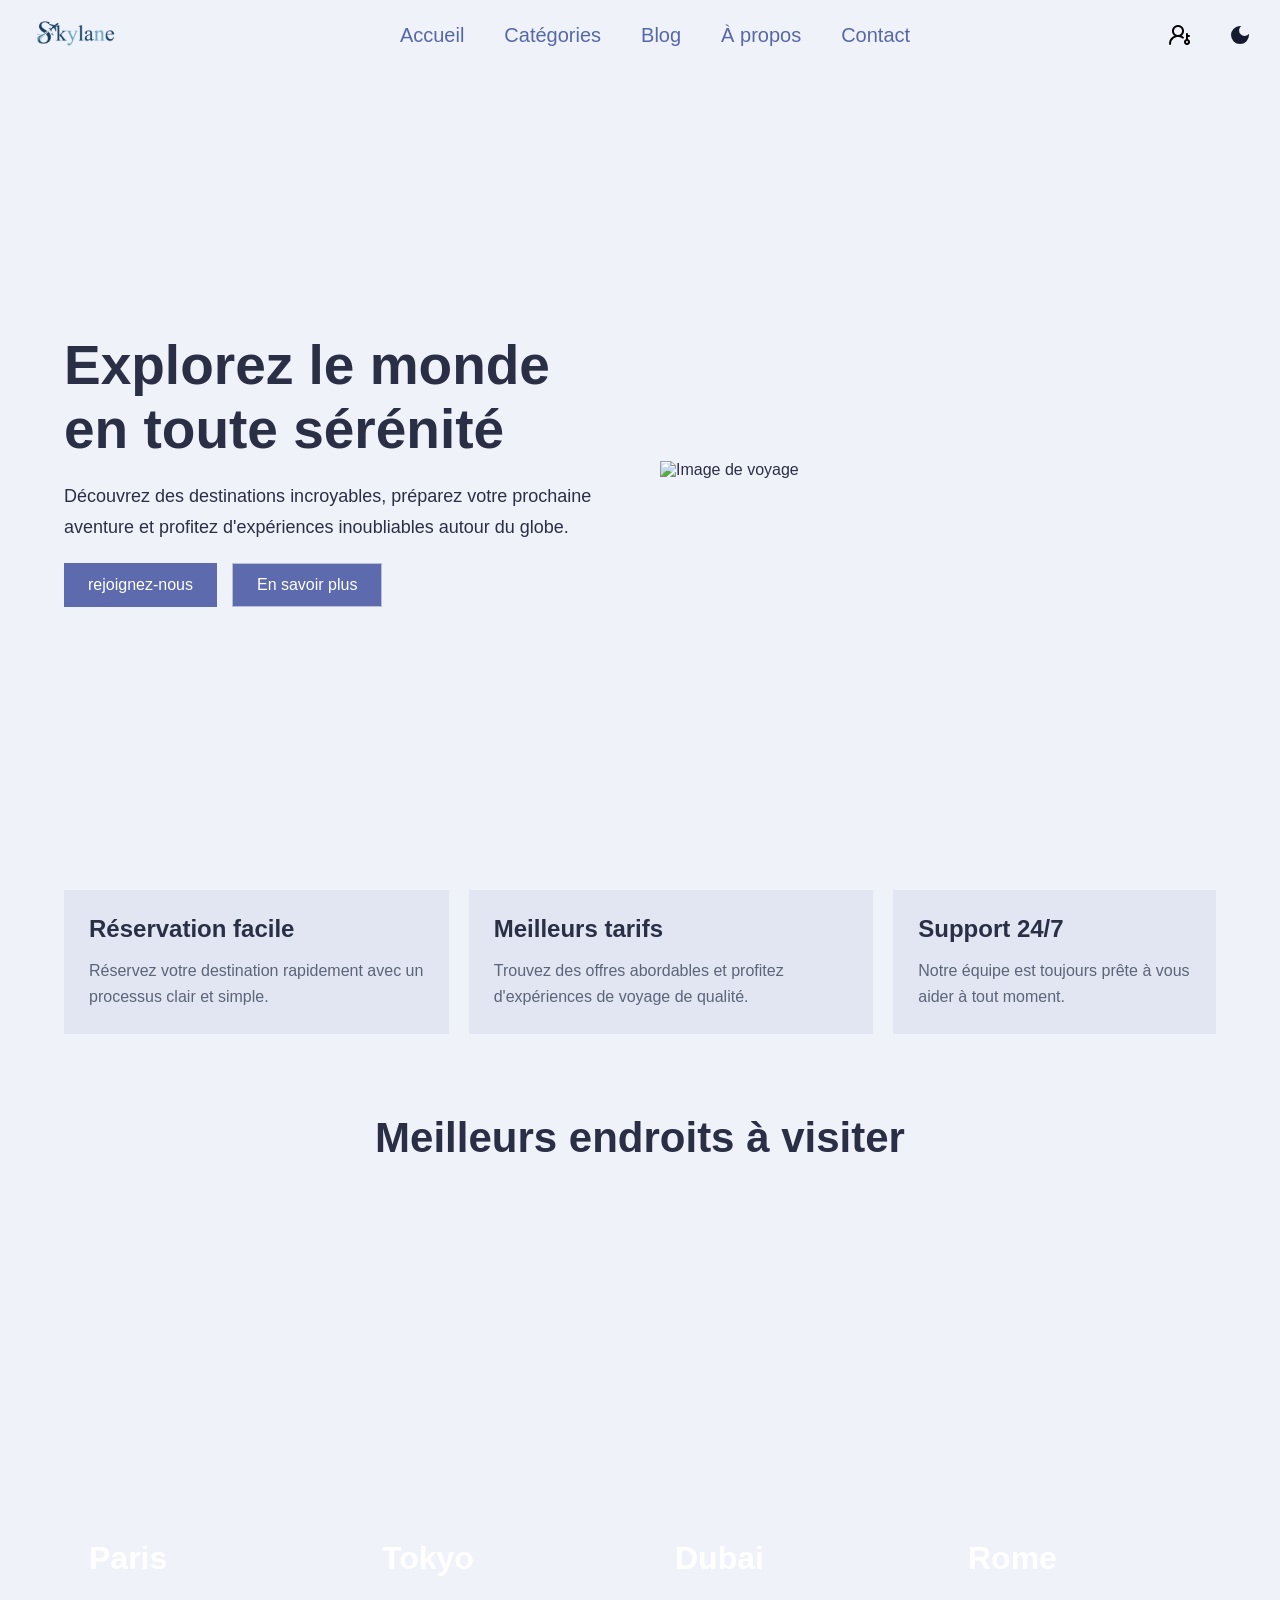
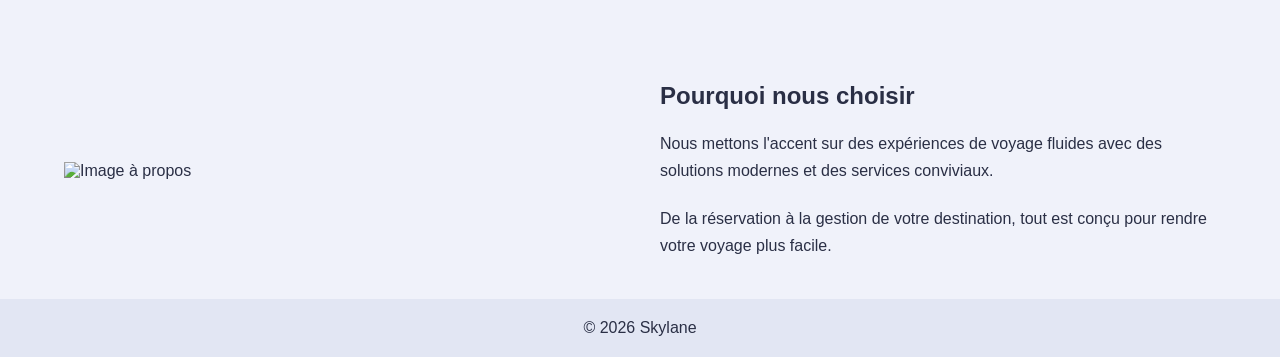
==== html/index.html @ 338b85f9 "first commit" ====
<!doctype html>
<html lang="fr">
  <head>
    <meta charset="UTF-8" />
    <meta name="viewport" content="width=device-width, initial-scale=1.0" />
    <title>Accueil</title>
    <link rel="stylesheet" href="../css/main.css" />
    <link rel="stylesheet" href="../css/index.css" />
    <link
      rel="icon"
      type="image/png"
      href="../images/favicon/fav.png"
      sizes="192x192" />
    <link rel="icon" type="image/svg+xml" href="../images/favicon/fav.svg" />
  </head>
  <body>
    <nav class="nav">
      <div class="logo">
        <a class="logo-link" href="index.html">
          <img src="../images/icons/full-logo.png" alt="Logo Skylane" />
        </a>
      </div>
      <div class="nav-links">
        <a href="index.html">Accueil</a>
        <a href="article.html">Catégories</a>
        <a href="blog.html">Blog</a>
        <a href="about.html">À propos</a>
        <a href="contact.html">Contact</a>
      </div>
      <div class="nav-buttons">
        <a href="inner_html/login.html"><img
            src="../images/icons/user-round-key.png" alt="Compte" /></a>
        <button id="bouton-theme">
          <svg
            class="light-icon"
            xmlns="http://www.w3.org/2000/svg"
            height="24px"
            viewBox="0 -960 960 960"
            width="24px">
            <path
              d="M338.5-338.5Q280-397 280-480t58.5-141.5Q397-680 480-680t141.5 58.5Q680-563 680-480t-58.5 141.5Q563-280 480-280t-141.5-58.5ZM200-440H40v-80h160v80Zm720 0H760v-80h160v80ZM440-760v-160h80v160h-80Zm0 720v-160h80v160h-80ZM256-650l-101-97 57-59 96 100-52 56Zm492 496-97-101 53-55 101 97-57 59Zm-98-550 97-101 59 57-100 96-56-52ZM154-212l101-97 55 53-97 101-59-57Z" />
          </svg>
          <svg
            class="dark-icon"
            xmlns="http://www.w3.org/2000/svg"
            height="24px"
            viewBox="0 -960 960 960"
            width="24px">
            <path
              d="M480-120q-150 0-255-105T120-480q0-150 105-255t255-105q14 0 27.5 1t26.5 3q-41 29-65.5 75.5T444-660q0 90 63 153t153 63q55 0 101-24.5t75-65.5q2 13 3 26.5t1 27.5q0 150-105 255T480-120Z" />
          </svg>
        </button>
      </div>
    </nav>
    <main class="page">
      <section class="accueil">
        <div class="texte">
          <h1>Explorez le monde en toute sérénité</h1>
          <p>
            Découvrez des destinations incroyables, préparez votre prochaine
            aventure et profitez d'expériences inoubliables autour du globe.
          </p>
          <div class="boutons">
            <button onclick="gtstr()">rejoignez-nous</button>
            <button onclick="extra()" class="bouton-simple">En savoir plus</button>
          </div>
        </div>
        <div class="image">
          <img
            src="https://images.unsplash.com/photo-1507525428034-b723cf961d3e?q=80&w=1200&auto=format&fit=crop"
            alt="Image de voyage" />
        </div>
      </section>
      <section class="servicessection">
        <div class="services">
          <div class="service">
            <h2>Réservation facile</h2>
            <p>Réservez votre destination rapidement avec un processus clair et simple.</p>
          </div>
          <div class="service">
            <h2>Meilleurs tarifs</h2>
            <p>Trouvez des offres abordables et profitez d'expériences de voyage de qualité.</p>
          </div>
          <div class="service">
            <h2>Support 24/7</h2>
            <p>Notre équipe est toujours prête à vous aider à tout moment.</p>
          </div>
        </div>
      </section>
      <section class="lieux">
        <h1>Meilleurs endroits à visiter</h1>
        <div class="cartes">
          <div class="carte paris">
            <h2>Paris</h2>
          </div>
          <div class="carte tokyo">
            <h2>Tokyo</h2>
          </div>
          <div class="carte dubai">
            <h2>Dubai</h2>
          </div>
          <div class="carte rome">
            <h2>Rome</h2>
          </div>
        </div>
      </section>
      <section class="apropos">
        <div class="image-apropos">
          <img
            src="https://images.unsplash.com/photo-1493558103817-58b2924bce98?q=80&w=1200&auto=format&fit=crop"
            alt="Image à propos" />
        </div>
        <div class="texte-apropos">
          <h2>Pourquoi nous choisir</h2>
          <p>
            Nous mettons l'accent sur des expériences de voyage fluides avec des
            solutions modernes et des services conviviaux.
          </p>
          <p>
            De la réservation à la gestion de votre destination, tout est conçu
            pour rendre votre voyage plus facile.
          </p>
        </div>
      </section>
    </main>
    <footer class="pied">
      <p>© 2026 Skylane</p>
    </footer>
    <script src="../js/main.js"></script>
    <script src="../js/index.js"></script>
  </body>
</html>
---- css/main.css ----
:root {
  --color-bg:           #f0f2fa;
  --color-bg-secondary: #e2e6f3;
  --color-bg-soft:      #d4d9ea;

  --color-text:         #2a2f45;
  --color-text-muted:   #5c6478;
  --color-heading:      #161a2e;
  --color-heading-2:    #4a5682;

  --color-link:         #5568a8;
  --color-link-hover:   #3a4770;

  --color-btn:          #5d6bae;
  --color-btn-hover:    #495896;
  --color-btn-text:     #ffffff;

  --color-input-bg:     #ffffff;
  --color-input-text:   #2a2f45;
  --color-input-border: #b8c0d8;
  --color-input-focus:  #5d6bae;

  --color-border:       #b8c0d8;
}

[data-theme="dark"] {
  --color-bg:           #131725;
  --color-bg-secondary: #1a1f34;
  --color-bg-soft:      #232942;

  --color-text:         #d8dce8;
  --color-text-muted:   #8e95ac;
  --color-heading:      #f4f5fb;
  --color-heading-2:    #b4bad4;

  --color-link:         #9aacf0;
  --color-link-hover:   #e4e7ff;

  --color-btn:          #6b7fcf;
  --color-btn-hover:    #8d9ce0;
  --color-btn-text:     #ffffff;

  --color-input-bg:     #1c2135;
  --color-input-text:   #f4f5fb;
  --color-input-border: #3a4158;
  --color-input-focus:  #8b9dff;

  --color-border:       #3a4158;
}

*,
*::before,
*::after {
  box-sizing: border-box;
}

* {
  margin: 0;
  padding: 0;
}

html {
  color-scheme: light;
  background-color: var(--color-bg);
  font-size: 16px;
}

html[data-theme="dark"] {
  color-scheme: dark;
}

body {
  min-height: 100vh;
  background-color: var(--color-bg);
  color: var(--color-text);
  font-size: 16px;
}

a {
  text-decoration: none;
  color: var(--color-link);
  font-size: 20px;
  padding: 10px;
}
a:hover {
  color: var(--color-link-hover);
  background-color: var(--color-bg-soft);
  border: none;
  border-radius: 3px;
}

.nav {
  display: flex;
  flex-flow: row nowrap;
  height: 70px;
  width: 100%;
  background-color: var(--color-bg);
  justify-content: space-between;
  align-items: center;
}

.logo {
  width: 150px;
  height: 100%;
  display: flex;
  justify-content: center;
  align-items: center;
  overflow: hidden;
}

.logo-link {
  display: flex;
  justify-content: center;
  align-items: center;
  height: 100%;
}

.logo-link:hover {
  background-color: transparent;
}

.logo-link img {
  padding-top: 5px;
  height: 160%;
  width: auto;
  object-fit: contain;
}

.nav-links {
  display: flex;
  flex-flow: row nowrap;
  gap: 20px;
  height: 100%;
  width: auto;
}

.nav-links a {
  height: 100%;
  display: flex;
  align-items: center;

}

.nav-links a:hover {
  border-bottom: 2px solid var(--color-link-hover);
}

.nav-buttons {
  display: flex;
  flex-flow: row nowrap;
  gap: 20px;
  margin-right: 20px;
}

.nav-buttons a,
.nav-buttons button {
  display: flex;
  align-items: center;
  justify-content: center;
  color: var(--color-heading);
  background-color: var(--color-bg);
  border-radius: 3px;
}

.nav-buttons a {
  padding: 8px;
  font-size: 0;
  line-height: 0;
}

.nav-buttons a img {
  display: block;
  height: 24px;
  width: auto;
}

html[data-theme="dark"] .nav-buttons a img {
  filter: brightness(0) invert(1);
  opacity: 0.88;
}

.nav-buttons button {
  padding: 8px;
  border: none;
  cursor: pointer;
}

html[data-theme="dark"] .nav-buttons a,
html[data-theme="dark"] .nav-buttons button {
  color: var(--color-heading-2);
}

.nav-buttons button svg {
  display: block;
  height: 24px;
  width: 24px;
  fill: currentColor;
}

.nav-buttons a:hover,
.nav-buttons button:hover {
  color: var(--color-link-hover);
  background-color: var(--color-bg-soft);
  border-bottom: 2px solid var(--color-link-hover);
}

html[data-theme="dark"] .nav-buttons a:hover img,
html[data-theme="dark"] .nav-buttons a:focus-visible img {
  opacity: 1;
}

.nav-buttons button svg:nth-of-type(1) {
  display: none;
}
.nav-buttons button svg:nth-of-type(2) {
  display: block;
}
---- css/index.css ----
:root {
    --color-bg:           #f0f2fa;
    --color-bg-secondary: #e2e6f3;
    --color-bg-soft:      #d4d9ea;

    --color-text:         #2a2f45;
    --color-text-muted:   #5c6478;
    --color-heading:      #161a2e;
    --color-heading-2:    #4a5682;

    --color-link:         #5568a8;
    --color-link-hover:   #3a4770;

    --color-btn:          #5d6bae;
    --color-btn-hover:    #495896;
    --color-btn-text:     #ffffff;

    --color-input-bg:     #ffffff;
    --color-input-text:   #2a2f45;
    --color-input-border: #b8c0d8;
    --color-input-focus:  #5d6bae;

    --color-border:       #b8c0d8;
}

[data-theme="dark"] {
    --color-bg:           #131725;
    --color-bg-secondary: #1a1f34;
    --color-bg-soft:      #232942;

    --color-text:         #d8dce8;
    --color-text-muted:   #8e95ac;
    --color-heading:      #f4f5fb;
    --color-heading-2:    #b4bad4;

    --color-link:         #9aacf0;
    --color-link-hover:   #e4e7ff;

    --color-btn:          #6b7fcf;
    --color-btn-hover:    #8d9ce0;
    --color-btn-text:     #ffffff;

    --color-input-bg:     #1c2135;
    --color-input-text:   #f4f5fb;
    --color-input-border: #3a4158;
    --color-input-focus:  #8b9dff;

    --color-border:       #3a4158;
}

* {
    margin: 0;
    padding: 0;
    box-sizing: border-box;
}

body {
    font-family: Arial, Helvetica, sans-serif;
    background-color: var(--color-bg);
    color: var(--color-text);
}

.page {
    width: 90%;
    margin: auto;
    padding: 40px 0;
}

.accueil {
    min-height: 80vh;
    display: grid;
    grid-template-columns: repeat(2, 1fr);
    gap: 40px;
    align-items: center;
}

.texte {
    display: flex;
    flex-direction: column;
    gap: 20px;
}

.texte h1 {
    font-size: 55px;
}

.texte p {
    line-height: 1.7;
    font-size: 18px;
}

.boutons {
    display: flex;
    gap: 15px;
}

.boutons button {
    padding: 12px 24px;
    border: none;
    cursor: pointer;
    font-size: 16px;
    background-color: var(--color-btn);
    color: var(--color-btn-text);
}

.bouton-simple {
    background-color: transparent;
    border: 1px solid var(--color-border) !important;
    color: var(--color-text);
}

.boutons button:hover {
    background-color: var(--color-btn-hover);
}

.image img {
    width: 100%;
    height: 500px;
    object-fit: cover;
}
.servicessection{
    display: flex;
    flex-direction: column;
    justify-content: center;
}
.services{
    display: flex;
    flex-direction: row;
    justify-content: center;
    gap: 20px;
}
.service {
    margin-top: 60px;
    display: grid;
    grid-template-columns: repeat(3, 1fr);
    gap: 20px;
}

.service {
    background-color: var(--color-bg-secondary);
    padding: 25px;
    display: flex;
    flex-direction: column;
    gap: 15px;
}

.service p {
    line-height: 1.6;
    color: var(--color-text-muted);
}

.lieux {
    margin-top: 80px;
}

.lieux h1 {
    text-align: center;
    font-size: 42px;
    margin-bottom: 40px;
}

.cartes {
    display: flex;
    gap: 20px;
    flex-wrap: wrap;
}

.carte {
    flex: 1;
    min-width: 250px;
    height: 400px;
    background-size: cover;
    background-position: center;
    display: flex;
    align-items: end;
    padding: 25px;
}
.carte h2 {
    color: white;
    font-size: 32px;
}
.paris {
    background-image: url("https://images.unsplash.com/photo-1502602898657-3e91760cbb34?q=80&w=1200&auto=format&fit=crop");
}
.tokyo {
    background-image: url("https://images.unsplash.com/photo-1540959733332-eab4deabeeaf?q=80&w=1200&auto=format&fit=crop");
}
.dubai {
    background-image: url("https://images.unsplash.com/photo-1512453979798-5ea266f8880c?q=80&w=1200&auto=format&fit=crop");
}
.rome {
    background-image: url("https://images.unsplash.com/photo-1552832230-c0197dd311b5?q=80&w=1200&auto=format&fit=crop");
}
.apropos {
    margin-top: 80px;
    display: grid;
    grid-template-columns: repeat(2, 1fr);
    gap: 40px;
    align-items: center;
}

.image-apropos img {
    width: 100%;
    height: 450px;
    object-fit: cover;
}

.texte-apropos {
    display: flex;
    flex-direction: column;
    gap: 20px;
}

.texte-apropos p {
    line-height: 1.7;
}

.pied {
    padding: 20px 5%;
    background-color: var(--color-bg-secondary);
    display: flex;
    justify-content: center;
    align-items: center;
}

.pied p {
    text-align: center;
    white-space: nowrap;
}
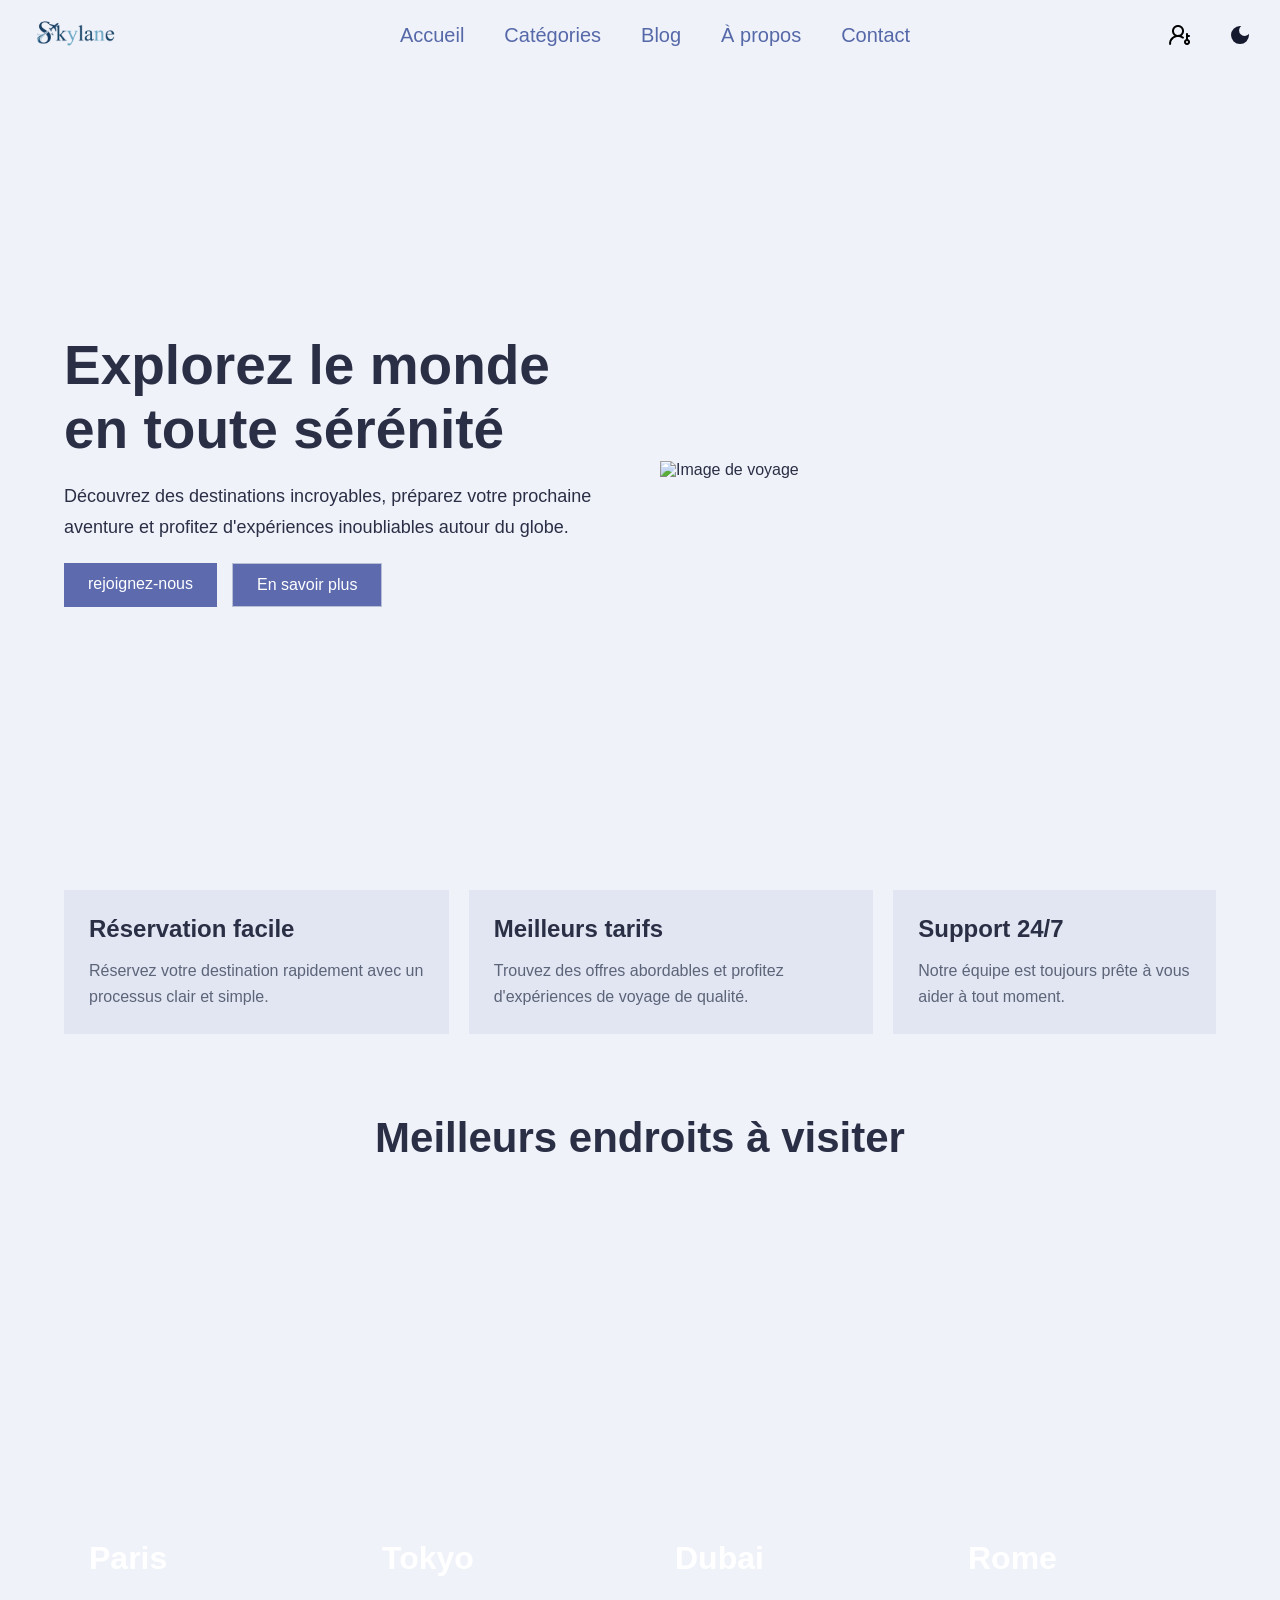
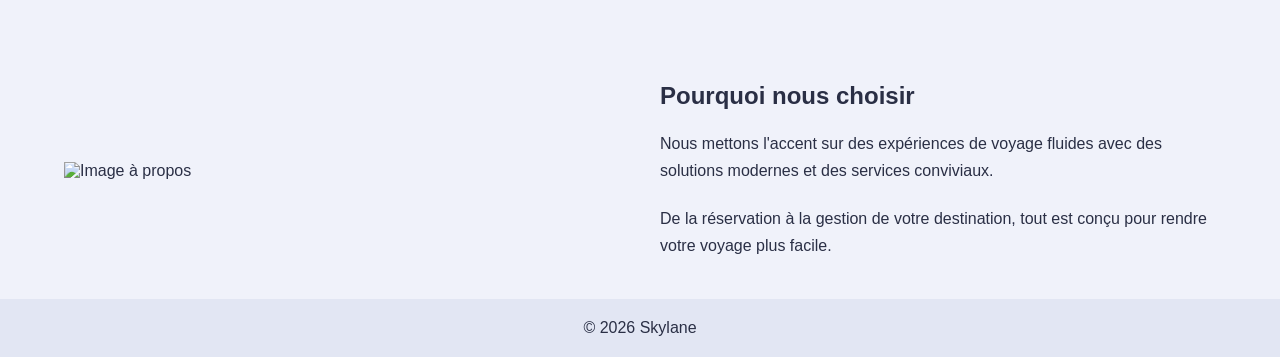
==== commit 1c0711b4: "Fix homepage buttons by replacing broken JS redirects with direct links. Co-authored-by: Cursor <cur" ====
--- a/html/index.html
+++ b/html/index.html
@@ -33,7 +33,7 @@
         <button id="bouton-theme">
           <svg
             class="light-icon"
-            xmlns="http://www.w3.org/2000/svg"
+            xmlns="http://www.w3.org/2000/svg"+.+
             height="24px"
             viewBox="0 -960 960 960"
             width="24px">
@@ -61,8 +61,8 @@
             aventure et profitez d'expériences inoubliables autour du globe.
           </p>
           <div class="boutons">
-            <button onclick="gtstr()">rejoignez-nous</button>
-            <button onclick="extra()" class="bouton-simple">En savoir plus</button>
+            <a href="../register.php">rejoignez-nous</a>
+            <a href="../about.php" class="bouton-simple">En savoir plus</a>
           </div>
         </div>
         <div class="image">
@@ -127,6 +127,5 @@
       <p>© 2026 Skylane</p>
     </footer>
     <script src="../js/main.js"></script>
-    <script src="../js/index.js"></script>
   </body>
 </html>
--- a/css/main.css
+++ b/css/main.css
@@ -1,51 +1,51 @@
 :root {
-  --color-bg:           #f0f2fa;
+  --color-bg: #f0f2fa;
   --color-bg-secondary: #e2e6f3;
-  --color-bg-soft:      #d4d9ea;
-
-  --color-text:         #2a2f45;
-  --color-text-muted:   #5c6478;
-  --color-heading:      #161a2e;
-  --color-heading-2:    #4a5682;
-
-  --color-link:         #5568a8;
-  --color-link-hover:   #3a4770;
-
-  --color-btn:          #5d6bae;
-  --color-btn-hover:    #495896;
-  --color-btn-text:     #ffffff;
-
-  --color-input-bg:     #ffffff;
-  --color-input-text:   #2a2f45;
+  --color-bg-soft: #d4d9ea;
+
+  --color-text: #2a2f45;
+  --color-text-muted: #5c6478;
+  --color-heading: #161a2e;
+  --color-heading-2: #4a5682;
+
+  --color-link: #5568a8;
+  --color-link-hover: #3a4770;
+
+  --color-btn: #5d6bae;
+  --color-btn-hover: #495896;
+  --color-btn-text: #ffffff;
+
+  --color-input-bg: #ffffff;
+  --color-input-text: #2a2f45;
   --color-input-border: #b8c0d8;
-  --color-input-focus:  #5d6bae;
-
-  --color-border:       #b8c0d8;
+  --color-input-focus: #5d6bae;
+
+  --color-border: #b8c0d8;
 }
 
 [data-theme="dark"] {
-  --color-bg:           #131725;
+  --color-bg: #131725;
   --color-bg-secondary: #1a1f34;
-  --color-bg-soft:      #232942;
-
-  --color-text:         #d8dce8;
-  --color-text-muted:   #8e95ac;
-  --color-heading:      #f4f5fb;
-  --color-heading-2:    #b4bad4;
-
-  --color-link:         #9aacf0;
-  --color-link-hover:   #e4e7ff;
-
-  --color-btn:          #6b7fcf;
-  --color-btn-hover:    #8d9ce0;
-  --color-btn-text:     #ffffff;
-
-  --color-input-bg:     #1c2135;
-  --color-input-text:   #f4f5fb;
+  --color-bg-soft: #232942;
+
+  --color-text: #d8dce8;
+  --color-text-muted: #8e95ac;
+  --color-heading: #f4f5fb;
+  --color-heading-2: #b4bad4;
+
+  --color-link: #9aacf0;
+  --color-link-hover: #e4e7ff;
+
+  --color-btn: #6b7fcf;
+  --color-btn-hover: #8d9ce0;
+  --color-btn-text: #ffffff;
+
+  --color-input-bg: #1c2135;
+  --color-input-text: #f4f5fb;
   --color-input-border: #3a4158;
-  --color-input-focus:  #8b9dff;
-
-  --color-border:       #3a4158;
+  --color-input-focus: #8b9dff;
+
+  --color-border: #3a4158;
 }
 
 *,
@@ -63,10 +63,13 @@
   color-scheme: light;
   background-color: var(--color-bg);
   font-size: 16px;
+  font-family: Arial, Helvetica, sans-serif;
+
 }
 
 html[data-theme="dark"] {
   color-scheme: dark;
+  font-family: Arial, Helvetica, sans-serif;
 }
 
 body {
@@ -82,6 +85,7 @@
   font-size: 20px;
   padding: 10px;
 }
+
 a:hover {
   color: var(--color-link-hover);
   background-color: var(--color-bg-soft);
@@ -97,6 +101,9 @@
   background-color: var(--color-bg);
   justify-content: space-between;
   align-items: center;
+  position: sticky;
+  top: 0;
+  z-index: 1000;
 }
 
 .logo {
@@ -212,6 +219,13 @@
 .nav-buttons button svg:nth-of-type(1) {
   display: none;
 }
+
 .nav-buttons button svg:nth-of-type(2) {
   display: block;
 }
+
+.nav-user {
+  color: var(--color-text);
+  font-size: 0.9em;
+  padding: 0 8px;
+}
--- a/css/index.css
+++ b/css/index.css
@@ -1,53 +1,3 @@
-:root {
-    --color-bg:           #f0f2fa;
-    --color-bg-secondary: #e2e6f3;
-    --color-bg-soft:      #d4d9ea;
-
-    --color-text:         #2a2f45;
-    --color-text-muted:   #5c6478;
-    --color-heading:      #161a2e;
-    --color-heading-2:    #4a5682;
-
-    --color-link:         #5568a8;
-    --color-link-hover:   #3a4770;
-
-    --color-btn:          #5d6bae;
-    --color-btn-hover:    #495896;
-    --color-btn-text:     #ffffff;
-
-    --color-input-bg:     #ffffff;
-    --color-input-text:   #2a2f45;
-    --color-input-border: #b8c0d8;
-    --color-input-focus:  #5d6bae;
-
-    --color-border:       #b8c0d8;
-}
-
-[data-theme="dark"] {
-    --color-bg:           #131725;
-    --color-bg-secondary: #1a1f34;
-    --color-bg-soft:      #232942;
-
-    --color-text:         #d8dce8;
-    --color-text-muted:   #8e95ac;
-    --color-heading:      #f4f5fb;
-    --color-heading-2:    #b4bad4;
-
-    --color-link:         #9aacf0;
-    --color-link-hover:   #e4e7ff;
-
-    --color-btn:          #6b7fcf;
-    --color-btn-hover:    #8d9ce0;
-    --color-btn-text:     #ffffff;
-
-    --color-input-bg:     #1c2135;
-    --color-input-text:   #f4f5fb;
-    --color-input-border: #3a4158;
-    --color-input-focus:  #8b9dff;
-
-    --color-border:       #3a4158;
-}
-
 * {
     margin: 0;
     padding: 0;
@@ -94,13 +44,16 @@
     gap: 15px;
 }
 
-.boutons button {
+.boutons button,
+.boutons a {
     padding: 12px 24px;
     border: none;
     cursor: pointer;
     font-size: 16px;
     background-color: var(--color-btn);
     color: var(--color-btn-text);
+    text-decoration: none;
+    display: inline-block;
 }
 
 .bouton-simple {
@@ -109,7 +62,8 @@
     color: var(--color-text);
 }
 
-.boutons button:hover {
+.boutons button:hover,
+.boutons a:hover {
     background-color: var(--color-btn-hover);
 }
 
